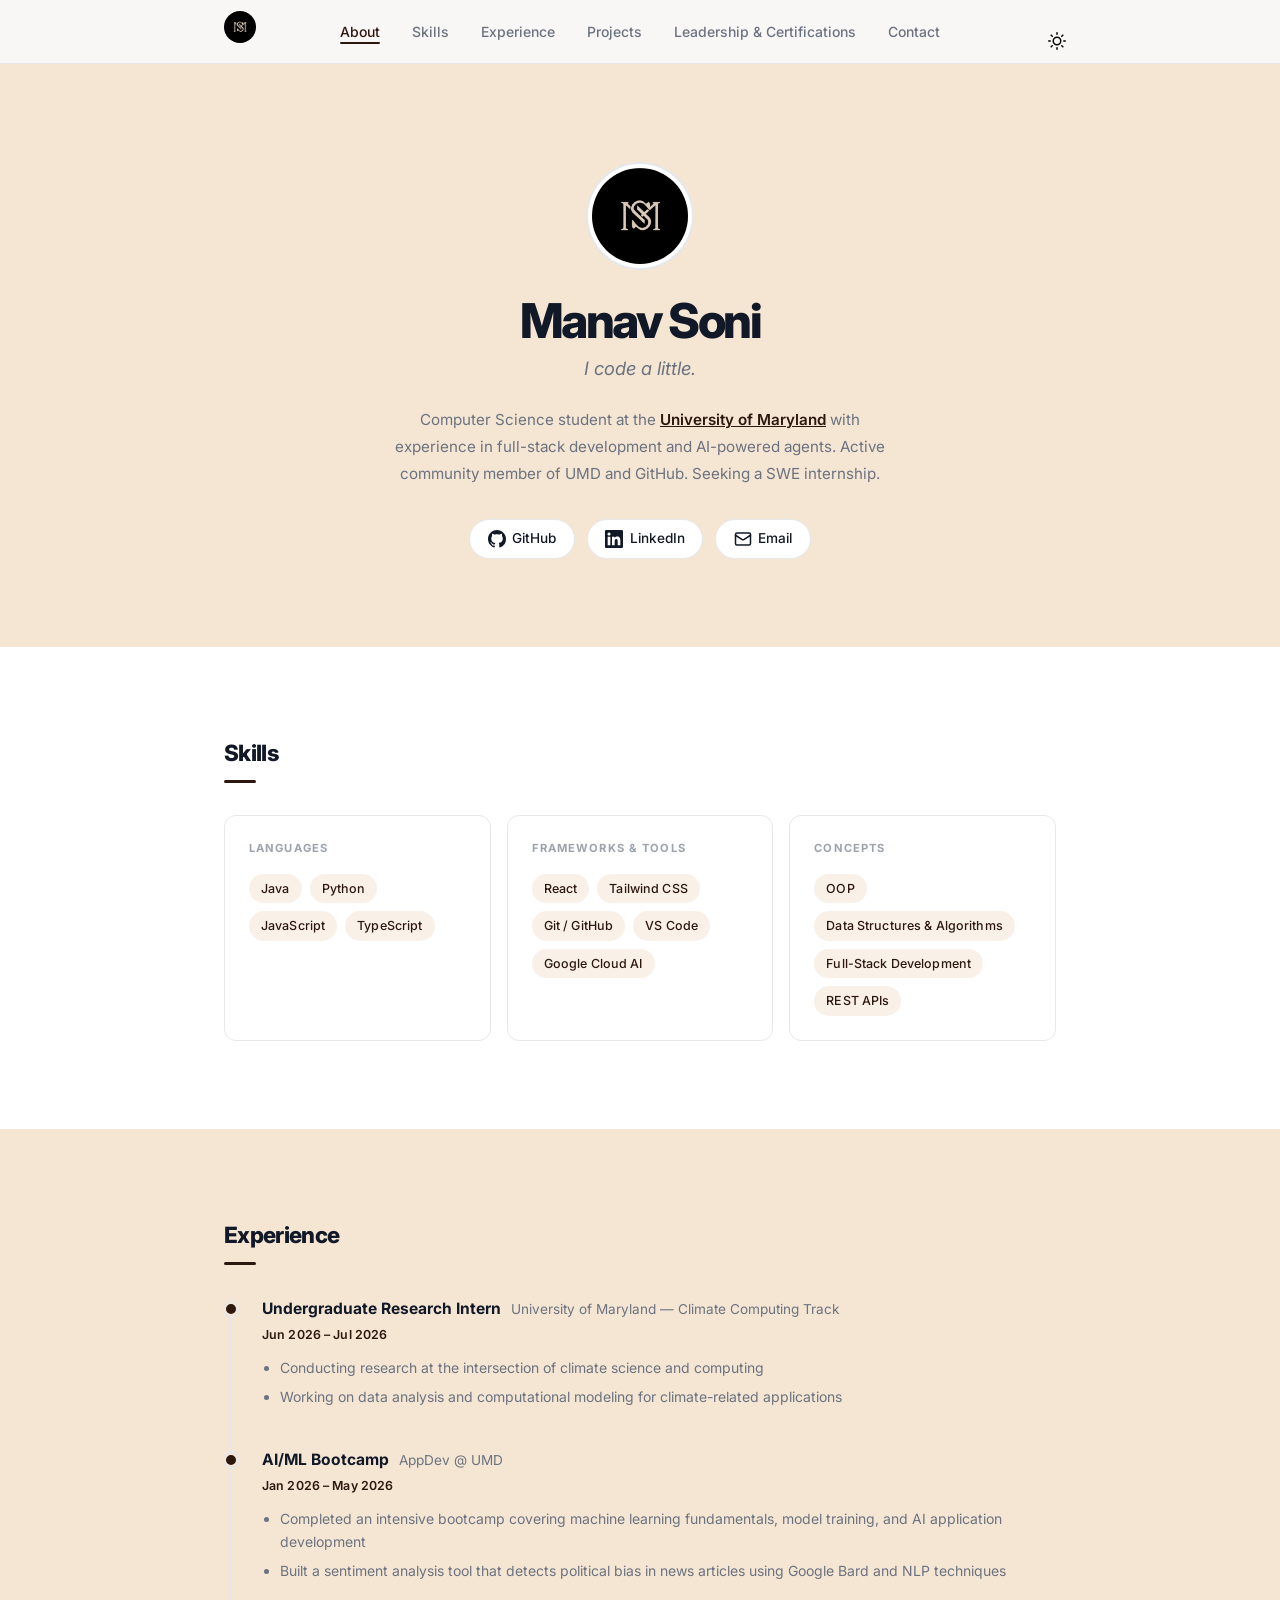
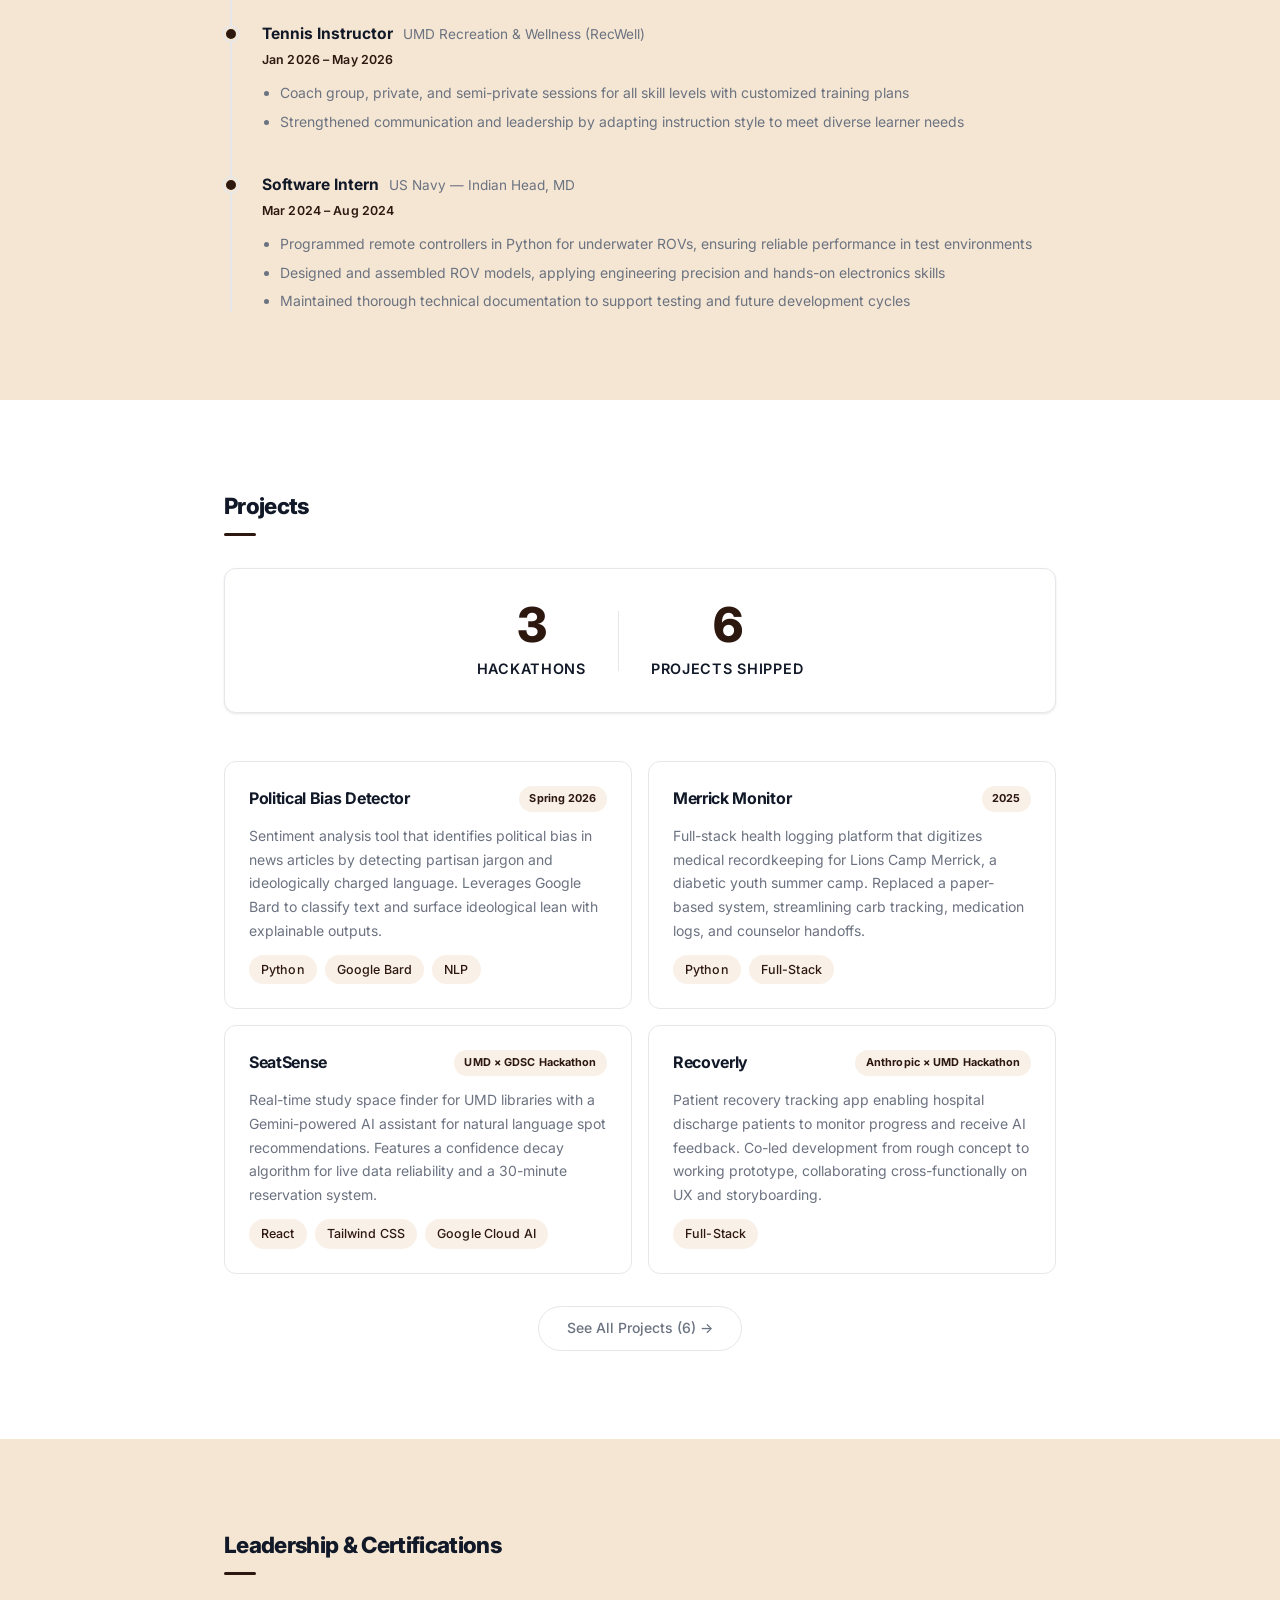
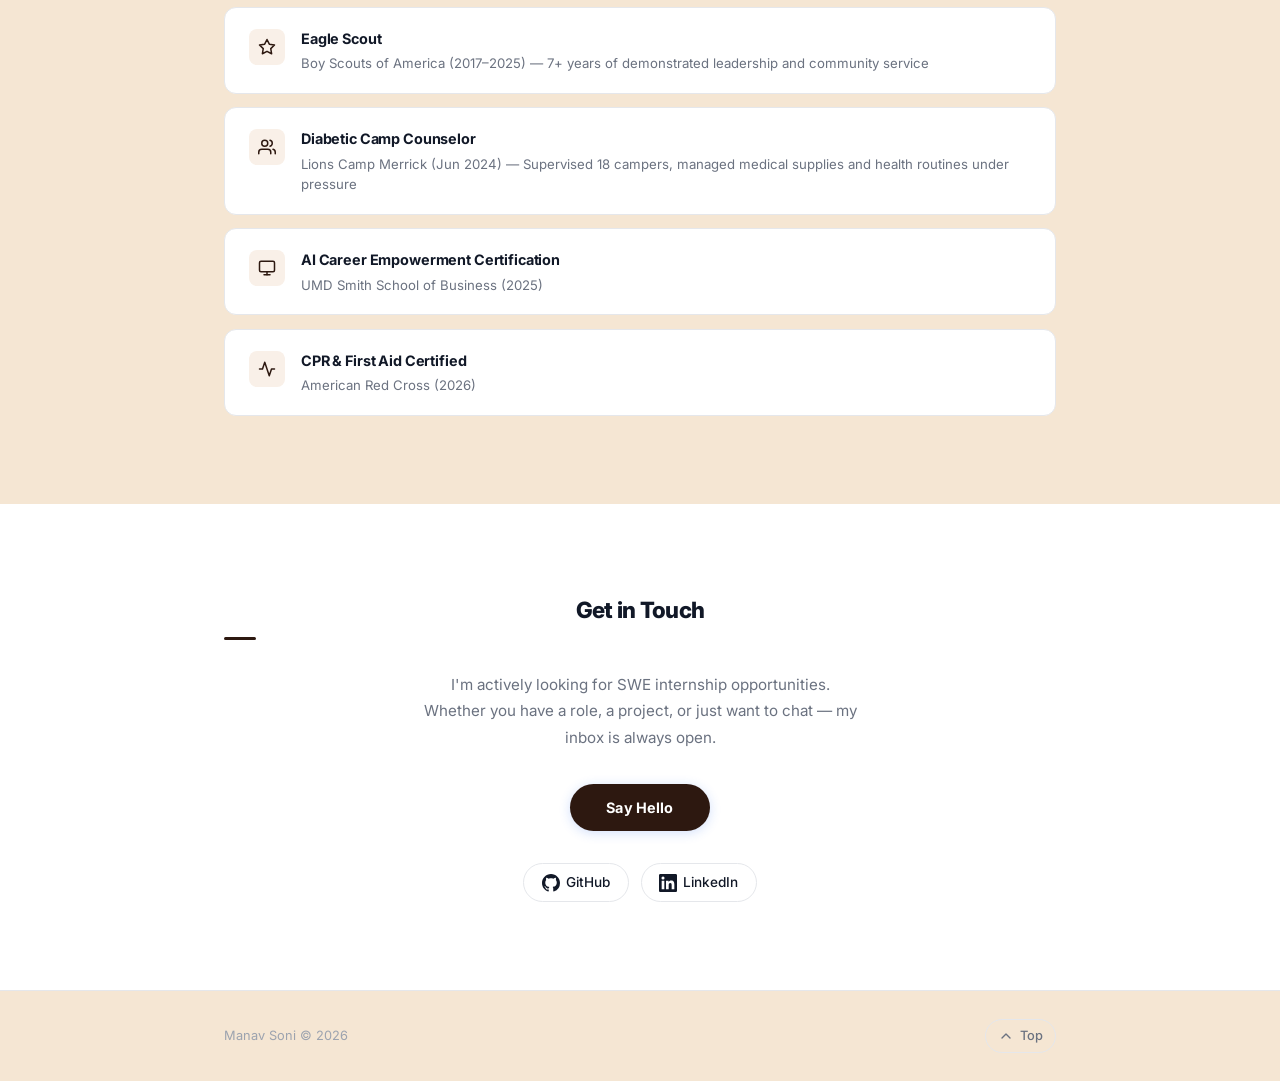
==== index.html @ 91c58538 "Fix carousel, images, nav, skills, experience, projects" ====
<!DOCTYPE html>
<html lang="en">
<head>
  <meta charset="UTF-8" />
  <meta name="viewport" content="width=device-width, initial-scale=1.0" />
  <title>Manav Soni — CS Student & Developer</title>
  <meta name="description" content="CS student at UMD building full-stack apps and AI-powered tools. Seeking a SWE internship." />
  <link rel="preconnect" href="https://fonts.googleapis.com" />
  <link rel="preconnect" href="https://fonts.gstatic.com" crossorigin />
  <link href="https://fonts.googleapis.com/css2?family=Inter:wght@300;400;500;600;700;800&display=swap" rel="stylesheet" />
  <link rel="stylesheet" href="style.css" />
</head>
<body>

  <!-- NAV -->
  <header class="nav">
    <div class="container nav-inner">
      <a href="#" class="nav-logo"><img src="logo.jpeg" alt="Manav" class="nav-logo-img"></a>
      <ul class="nav-links">
        <li><a href="#about">About</a></li>
        <li><a href="#skills">Skills</a></li>
        <li><a href="#experience">Experience</a></li>
        <li><a href="#projects">Projects</a></li>
        <li><a href="#leadership">Leadership &amp; Certifications</a></li>
        <li><a href="#contact">Contact</a></li>
      </ul>
      <button class="theme-toggle" aria-label="Toggle theme" title="Toggle dark/light mode">
        <svg class="sun-icon" xmlns="http://www.w3.org/2000/svg" viewBox="0 0 24 24" fill="none" stroke="currentColor" stroke-width="2" stroke-linecap="round" stroke-linejoin="round" width="18" height="18">
          <circle cx="12" cy="12" r="5"/>
          <line x1="12" y1="1" x2="12" y2="3"/>
          <line x1="12" y1="21" x2="12" y2="23"/>
          <line x1="4.22" y1="4.22" x2="5.64" y2="5.64"/>
          <line x1="18.36" y1="18.36" x2="19.78" y2="19.78"/>
          <line x1="1" y1="12" x2="3" y2="12"/>
          <line x1="21" y1="12" x2="23" y2="12"/>
          <line x1="4.22" y1="19.78" x2="5.64" y2="18.36"/>
          <line x1="18.36" y1="5.64" x2="19.78" y2="4.22"/>
        </svg>
        <svg class="moon-icon" xmlns="http://www.w3.org/2000/svg" viewBox="0 0 24 24" fill="none" stroke="currentColor" stroke-width="2" stroke-linecap="round" stroke-linejoin="round" width="18" height="18">
          <path d="M21 12.79A9 9 0 1 1 11.21 3 7 7 0 0 0 21 12.79z"/>
        </svg>
      </button>
      <button class="nav-toggle" aria-label="Toggle menu" aria-expanded="false">
        <span></span><span></span><span></span>
      </button>
    </div>
  </header>

  <main>

    <!-- HERO -->
    <section id="about" class="section hero">
      <div class="container hero-inner fade-in">
        <img src="logo.jpeg" alt="Manav Soni" class="avatar">
        <h1 class="hero-name">Manav Soni</h1>
        <p class="hero-tagline">I code a little.</p>
        <p class="hero-bio">
          Computer Science student at the <a href="https://www.cs.umd.edu/" target="_blank" rel="noopener" class="highlight">University of Maryland</a> with experience in
          full-stack development and AI-powered agents. Active community member of UMD and GitHub.
          Seeking a SWE internship.
        </p>
        <div class="social-links">
          <!-- Update YOUR_USERNAME with your actual GitHub username -->
          <a href="https://github.com/NavCodesBig" target="_blank" rel="noopener" class="social-link">
            <svg xmlns="http://www.w3.org/2000/svg" viewBox="0 0 24 24" fill="currentColor" width="18" height="18" aria-hidden="true">
              <path d="M12 0C5.37 0 0 5.37 0 12c0 5.31 3.435 9.795 8.205 11.385.6.105.825-.255.825-.57 0-.285-.015-1.23-.015-2.235-3.015.555-3.795-.735-4.035-1.41-.135-.345-.72-1.41-1.23-1.695-.42-.225-1.02-.78-.015-.795.945-.015 1.62.87 1.845 1.23 1.08 1.815 2.805 1.305 3.495.99.105-.78.42-1.305.765-1.605-2.67-.3-5.46-1.335-5.46-5.925 0-1.305.465-2.385 1.23-3.225-.12-.3-.54-1.53.12-3.18 0 0 1.005-.315 3.3 1.23.96-.27 1.98-.405 3-.405s2.04.135 3 .405c2.295-1.56 3.3-1.23 3.3-1.23.66 1.65.24 2.88.12 3.18.765.84 1.23 1.905 1.23 3.225 0 4.605-2.805 5.625-5.475 5.925.435.375.81 1.095.81 2.22 0 1.605-.015 2.895-.015 3.3 0 .315.225.69.825.57A12.02 12.02 0 0 0 24 12c0-6.63-5.37-12-12-12z"/>
            </svg>
            GitHub
          </a>
          <!-- Update YOUR_USERNAME with your actual LinkedIn username -->
          <a href="https://www.linkedin.com/in/manav-soni-2040202b2/" target="_blank" rel="noopener" class="social-link">
            <svg xmlns="http://www.w3.org/2000/svg" viewBox="0 0 24 24" fill="currentColor" width="18" height="18" aria-hidden="true">
              <path d="M20.447 20.452h-3.554v-5.569c0-1.328-.027-3.037-1.852-3.037-1.853 0-2.136 1.445-2.136 2.939v5.667H9.351V9h3.414v1.561h.046c.477-.9 1.637-1.85 3.37-1.85 3.601 0 4.267 2.37 4.267 5.455v6.286zM5.337 7.433a2.062 2.062 0 0 1-2.063-2.065 2.064 2.064 0 1 1 2.063 2.065zm1.782 13.019H3.555V9h3.564v11.452zM22.225 0H1.771C.792 0 0 .774 0 1.729v20.542C0 23.227.792 24 1.771 24h20.451C23.2 24 24 23.227 24 22.271V1.729C24 .774 23.2 0 22.222 0h.003z"/>
            </svg>
            LinkedIn
          </a>
          <a href="mailto:manavsoni07@gmail.com" class="social-link">
            <svg xmlns="http://www.w3.org/2000/svg" viewBox="0 0 24 24" fill="none" stroke="currentColor" stroke-width="2" stroke-linecap="round" stroke-linejoin="round" width="18" height="18" aria-hidden="true">
              <rect x="2" y="4" width="20" height="16" rx="2"/>
              <path d="m22 7-8.97 5.7a1.94 1.94 0 0 1-2.06 0L2 7"/>
            </svg>
            Email
          </a>
        </div>
      </div>
    </section>

    <!-- SKILLS -->
    <section id="skills" class="section alt-bg">
      <div class="container">
        <h2 class="section-title">Skills</h2>
        <div class="skills-grid">
          <div class="skill-card fade-in">
            <h3>Languages</h3>
            <div class="tags">
              <span class="tag">Java</span>
              <span class="tag">Python</span>
              <span class="tag">JavaScript</span>
              <span class="tag">TypeScript</span>
            </div>
          </div>
          <div class="skill-card fade-in" style="--delay: 0.1s">
            <h3>Frameworks &amp; Tools</h3>
            <div class="tags">
              <span class="tag">React</span>
              <span class="tag">Tailwind CSS</span>
              <span class="tag">Git / GitHub</span>
              <span class="tag">VS Code</span>
              <span class="tag">Google Cloud AI</span>
            </div>
          </div>
          <div class="skill-card fade-in" style="--delay: 0.2s">
            <h3>Concepts</h3>
            <div class="tags">
              <span class="tag">OOP</span>
              <span class="tag">Data Structures &amp; Algorithms</span>
              <span class="tag">Full-Stack Development</span>
              <span class="tag">REST APIs</span>
            </div>
          </div>
        </div>
      </div>
    </section>

    <!-- EXPERIENCE -->
    <section id="experience" class="section">
      <div class="container">
        <h2 class="section-title">Experience</h2>
        <div class="timeline">

          <div class="timeline-item fade-in">
            <div class="timeline-dot"></div>
            <div class="timeline-content">
              <div class="timeline-header">
                <h3>Undergraduate Research Intern</h3>
                <span class="timeline-org">University of Maryland &mdash; Climate Computing Track</span>
              </div>
              <span class="timeline-date">Jun 2026 &ndash; Jul 2026</span>
              <ul>
                <li>Conducting research at the intersection of climate science and computing</li>
                <li>Working on data analysis and computational modeling for climate-related applications</li>
              </ul>
            </div>
          </div>

          <div class="timeline-item fade-in" style="--delay: 0.05s">
            <div class="timeline-dot"></div>
            <div class="timeline-content">
              <div class="timeline-header">
                <h3>AI/ML Bootcamp</h3>
                <span class="timeline-org">AppDev @ UMD</span>
              </div>
              <span class="timeline-date">Jan 2026 &ndash; May 2026</span>
              <ul>
                <li>Completed an intensive bootcamp covering machine learning fundamentals, model training, and AI application development</li>
                <li>Built a sentiment analysis tool that detects political bias in news articles using Google Bard and NLP techniques</li>
              </ul>
            </div>
          </div>

          <div class="timeline-item fade-in" style="--delay: 0.1s">
            <div class="timeline-dot"></div>
            <div class="timeline-content">
              <div class="timeline-header">
                <h3>Tennis Instructor</h3>
                <span class="timeline-org">UMD Recreation &amp; Wellness (RecWell)</span>
              </div>
              <span class="timeline-date">Jan 2026 &ndash; May 2026</span>
              <ul>
                <li>Coach group, private, and semi-private sessions for all skill levels with customized training plans</li>
                <li>Strengthened communication and leadership by adapting instruction style to meet diverse learner needs</li>
              </ul>
            </div>
          </div>

          <div class="timeline-item fade-in" style="--delay: 0.2s">
            <div class="timeline-dot"></div>
            <div class="timeline-content">
              <div class="timeline-header">
                <h3>Software Intern</h3>
                <span class="timeline-org">US Navy &mdash; Indian Head, MD</span>
              </div>
              <span class="timeline-date">Mar 2024 &ndash; Aug 2024</span>
              <ul>
                <li>Programmed remote controllers in Python for underwater ROVs, ensuring reliable performance in test environments</li>
                <li>Designed and assembled ROV models, applying engineering precision and hands-on electronics skills</li>
                <li>Maintained thorough technical documentation to support testing and future development cycles</li>
              </ul>
            </div>
          </div>

        </div>
      </div>
    </section>

    <!-- PROJECTS -->
    <section id="projects" class="section alt-bg">
      <div class="container">
        <h2 class="section-title">Projects</h2>
        
        <!-- HACKATHON STATS -->
        <div class="hackathon-stats fade-in">
          <div class="stat-item">
            <div class="stat-number">3</div>
            <div class="stat-label">Hackathons</div>
          </div>
          <div class="stat-divider"></div>
          <div class="stat-item">
            <div class="stat-number">6</div>
            <div class="stat-label">Projects Shipped</div>
          </div>
        </div>
        
        <div class="projects-grid">

          <a href="political-bias-detector.html" class="project-card fade-in">
            <div class="project-header">
              <h3>Political Bias Detector</h3>
              <span class="project-badge">Spring 2026</span>
            </div>
            <p>Sentiment analysis tool that identifies political bias in news articles by detecting partisan jargon and ideologically charged language. Leverages Google Bard to classify text and surface ideological lean with explainable outputs.</p>
            <div class="tags">
              <span class="tag">Python</span>
              <span class="tag">Google Bard</span>
              <span class="tag">NLP</span>
            </div>
          </a>

          <a href="merrick-monitor.html" class="project-card fade-in" style="--delay: 0.1s">
            <div class="project-header">
              <h3>Merrick Monitor</h3>
              <span class="project-badge">2025</span>
            </div>
            <p>Full-stack health logging platform that digitizes medical recordkeeping for Lions Camp Merrick, a diabetic youth summer camp. Replaced a paper-based system, streamlining carb tracking, medication logs, and counselor handoffs.</p>
            <div class="tags">
              <span class="tag">Python</span>
              <span class="tag">Full-Stack</span>
            </div>
          </a>

          <a href="seatsense.html" class="project-card fade-in" style="--delay: 0.15s">
            <div class="project-header">
              <h3>SeatSense</h3>
              <span class="project-badge">UMD &times; GDSC Hackathon</span>
            </div>
            <p>Real-time study space finder for UMD libraries with a Gemini-powered AI assistant for natural language spot recommendations. Features a confidence decay algorithm for live data reliability and a 30-minute reservation system.</p>
            <div class="tags">
              <span class="tag">React</span>
              <span class="tag">Tailwind CSS</span>
              <span class="tag">Google Cloud AI</span>
            </div>
          </a>

          <a href="recoverly.html" class="project-card fade-in" style="--delay: 0.2s">
            <div class="project-header">
              <h3>Recoverly</h3>
              <span class="project-badge">Anthropic &times; UMD Hackathon</span>
            </div>
            <p>Patient recovery tracking app enabling hospital discharge patients to monitor progress and receive AI feedback. Co-led development from rough concept to working prototype, collaborating cross-functionally on UX and storyboarding.</p>
            <div class="tags">
              <span class="tag">Full-Stack</span>
            </div>
          </a>

        </div>
        <div style="text-align:center; margin-top:2rem;">
          <a href="all-projects.html" class="btn-see-more">See All Projects (6) →</a>
        </div>
      </div>
    </section>

    <!-- LEADERSHIP & CERTS -->
    <section id="leadership" class="section">
      <div class="container">
        <h2 class="section-title">Leadership &amp; Certifications</h2>
        <div class="certs-grid">

          <div class="cert-item fade-in">
            <div class="cert-icon">
              <svg xmlns="http://www.w3.org/2000/svg" viewBox="0 0 24 24" fill="none" stroke="currentColor" stroke-width="2" stroke-linecap="round" stroke-linejoin="round" width="18" height="18"><polygon points="12 2 15.09 8.26 22 9.27 17 14.14 18.18 21.02 12 17.77 5.82 21.02 7 14.14 2 9.27 8.91 8.26 12 2"/></svg>
            </div>
            <div>
              <h4>Eagle Scout</h4>
              <p>Boy Scouts of America (2017&ndash;2025) &mdash; 7+ years of demonstrated leadership and community service</p>
            </div>
          </div>

          <div class="cert-item fade-in" style="--delay: 0.1s">
            <div class="cert-icon">
              <svg xmlns="http://www.w3.org/2000/svg" viewBox="0 0 24 24" fill="none" stroke="currentColor" stroke-width="2" stroke-linecap="round" stroke-linejoin="round" width="18" height="18"><path d="M17 21v-2a4 4 0 0 0-4-4H5a4 4 0 0 0-4 4v2"/><circle cx="9" cy="7" r="4"/><path d="M23 21v-2a4 4 0 0 0-3-3.87"/><path d="M16 3.13a4 4 0 0 1 0 7.75"/></svg>
            </div>
            <div>
              <h4>Diabetic Camp Counselor</h4>
              <p>Lions Camp Merrick (Jun 2024) &mdash; Supervised 18 campers, managed medical supplies and health routines under pressure</p>
            </div>
          </div>

          <div class="cert-item fade-in" style="--delay: 0.15s">
            <div class="cert-icon">
              <svg xmlns="http://www.w3.org/2000/svg" viewBox="0 0 24 24" fill="none" stroke="currentColor" stroke-width="2" stroke-linecap="round" stroke-linejoin="round" width="18" height="18"><rect x="2" y="3" width="20" height="14" rx="2" ry="2"/><line x1="8" y1="21" x2="16" y2="21"/><line x1="12" y1="17" x2="12" y2="21"/></svg>
            </div>
            <div>
              <h4>AI Career Empowerment Certification</h4>
              <p>UMD Smith School of Business (2025)</p>
            </div>
          </div>

          <div class="cert-item fade-in" style="--delay: 0.2s">
            <div class="cert-icon">
              <svg xmlns="http://www.w3.org/2000/svg" viewBox="0 0 24 24" fill="none" stroke="currentColor" stroke-width="2" stroke-linecap="round" stroke-linejoin="round" width="18" height="18"><path d="M22 12h-4l-3 9L9 3l-3 9H2"/></svg>
            </div>
            <div>
              <h4>CPR &amp; First Aid Certified</h4>
              <p>American Red Cross (2026)</p>
            </div>
          </div>

        </div>
      </div>
    </section>

    <!-- CONTACT -->
    <section id="contact" class="section alt-bg">
      <div class="container contact-inner fade-in">
        <h2 class="section-title" style="text-align:center">Get in Touch</h2>
        <p class="contact-sub">
          I'm actively looking for SWE internship opportunities. Whether you have a role, a project,
          or just want to chat &mdash; my inbox is always open.
        </p>
        <a href="mailto:manavsoni07@gmail.com" class="btn-primary">Say Hello</a>
        <div class="social-links" style="margin-top: 2rem;">
          <a href="https://github.com/NavCodesBig" target="_blank" rel="noopener" class="social-link">
            <svg xmlns="http://www.w3.org/2000/svg" viewBox="0 0 24 24" fill="currentColor" width="18" height="18" aria-hidden="true">
              <path d="M12 0C5.37 0 0 5.37 0 12c0 5.31 3.435 9.795 8.205 11.385.6.105.825-.255.825-.57 0-.285-.015-1.23-.015-2.235-3.015.555-3.795-.735-4.035-1.41-.135-.345-.72-1.41-1.23-1.695-.42-.225-1.02-.78-.015-.795.945-.015 1.62.87 1.845 1.23 1.08 1.815 2.805 1.305 3.495.99.105-.78.42-1.305.765-1.605-2.67-.3-5.46-1.335-5.46-5.925 0-1.305.465-2.385 1.23-3.225-.12-.3-.54-1.53.12-3.18 0 0 1.005-.315 3.3 1.23.96-.27 1.98-.405 3-.405s2.04.135 3 .405c2.295-1.56 3.3-1.23 3.3-1.23.66 1.65.24 2.88.12 3.18.765.84 1.23 1.905 1.23 3.225 0 4.605-2.805 5.625-5.475 5.925.435.375.81 1.095.81 2.22 0 1.605-.015 2.895-.015 3.3 0 .315.225.69.825.57A12.02 12.02 0 0 0 24 12c0-6.63-5.37-12-12-12z"/>
            </svg>
            GitHub
          </a>
          <a href="https://www.linkedin.com/in/manav-soni-2040202b2/" target="_blank" rel="noopener" class="social-link">
            <svg xmlns="http://www.w3.org/2000/svg" viewBox="0 0 24 24" fill="currentColor" width="18" height="18" aria-hidden="true">
              <path d="M20.447 20.452h-3.554v-5.569c0-1.328-.027-3.037-1.852-3.037-1.853 0-2.136 1.445-2.136 2.939v5.667H9.351V9h3.414v1.561h.046c.477-.9 1.637-1.85 3.37-1.85 3.601 0 4.267 2.37 4.267 5.455v6.286zM5.337 7.433a2.062 2.062 0 0 1-2.063-2.065 2.064 2.064 0 1 1 2.063 2.065zm1.782 13.019H3.555V9h3.564v11.452zM22.225 0H1.771C.792 0 0 .774 0 1.729v20.542C0 23.227.792 24 1.771 24h20.451C23.2 24 24 23.227 24 22.271V1.729C24 .774 23.2 0 22.222 0h.003z"/>
            </svg>
            LinkedIn
          </a>
        </div>
      </div>
    </section>

  </main>

  <!-- FOOTER -->
  <footer>
    <div class="container footer-inner">
      <p>Manav Soni &copy; 2026</p>
      <a href="#" class="back-to-top" aria-label="Back to top">
        <svg xmlns="http://www.w3.org/2000/svg" viewBox="0 0 24 24" fill="none" stroke="currentColor" stroke-width="2" stroke-linecap="round" stroke-linejoin="round" width="16" height="16"><polyline points="18 15 12 9 6 15"/></svg>
        Top
      </a>
    </div>
  </footer>

  <script src="script.js"></script>
</body>
</html>
---- style.css ----
/* === RESET & BASE === */
*, *::before, *::after {
  box-sizing: border-box;
  margin: 0;
  padding: 0;
}

html {
  scroll-behavior: smooth;
  font-size: 16px;
}

body {
  font-family: 'Inter', -apple-system, BlinkMacSystemFont, 'Segoe UI', sans-serif;
  background: var(--bg);
  color: var(--text);
  line-height: 1.6;
  -webkit-font-smoothing: antialiased;
}

/* === VARIABLES === */
:root {
  --bg: #f5e6d3;
  --bg-alt: #ffffff;
  --bg-card: #ffffff;
  --text: #111827;
  --text-muted: #6b7280;
  --text-light: #9ca3af;
  --accent: #2d1810;
  --accent-hover: #3d2418;
  --accent-bg: #f9f0e8;
  --border: #e5e7eb;
  --shadow-sm: 0 1px 3px rgba(0,0,0,0.06), 0 1px 2px rgba(0,0,0,0.04);
  --shadow-md: 0 4px 16px rgba(0,0,0,0.06);
  --shadow-hover: 0 8px 28px rgba(45,24,16,0.1);
  --nav-h: 64px;
  --max-w: 880px;
  --radius: 12px;
  --radius-sm: 8px;
  --btn-text: #ffffff;
}

/* Dark mode variables */
[data-theme="dark"] {
  --bg: #000000;
  --bg-alt: #3d2d20;
  --bg-card: #342318;
  --text: #ffffff;
  --text-muted: #d7b999;
  --text-light: #e0c7aa;
  --accent: #f5e6d3;
  --accent-hover: #e8d5c4;
  --accent-bg: #2f2115;
  --border: #4f3c2c;
  --shadow-sm: 0 1px 3px rgba(0,0,0,0.3), 0 1px 2px rgba(0,0,0,0.2);
  --shadow-md: 0 4px 16px rgba(0,0,0,0.3);
  --shadow-hover: 0 8px 28px rgba(45,24,16,0.15);
  --btn-text: #000000;
}

/* === CONTAINER === */
.container {
  max-width: var(--max-w);
  margin: 0 auto;
  padding: 0 1.5rem;
}

/* === NAV === */
.nav {
  position: sticky;
  top: 0;
  z-index: 100;
  height: var(--nav-h);
  display: flex;
  align-items: center;
  background: rgba(250, 250, 250, 0.88);
  backdrop-filter: blur(14px);
  -webkit-backdrop-filter: blur(14px);
  border-bottom: 1px solid var(--border);
  transition: box-shadow 0.2s;
}

.nav.scrolled {
  box-shadow: var(--shadow-sm);
}

.nav-inner {
  display: flex;
  align-items: center;
  justify-content: space-between;
  width: 100%;
}

.nav-logo {
  font-size: 1.15rem;
  font-weight: 800;
  color: var(--text);
  text-decoration: none;
  letter-spacing: -0.04em;
  transition: color 0.2s;
}

.nav-logo-img {
  height: 32px;
  width: 32px;
  border-radius: 50%;
  object-fit: cover;
  transition: opacity 0.2s;
}

.nav-logo:hover .nav-logo-img {
  opacity: 0.8;
}

.nav-logo:hover {
  color: var(--accent);
}

.nav-links {
  list-style: none;
  display: flex;
  gap: 2rem;
  align-items: center;
}

.nav-links a {
  text-decoration: none;
  color: var(--text-muted);
  font-size: 0.875rem;
  font-weight: 500;
  transition: color 0.2s;
  position: relative;
  padding-bottom: 2px;
}

.nav-links a::after {
  content: '';
  position: absolute;
  bottom: -2px;
  left: 0;
  width: 0;
  height: 2px;
  background: var(--accent);
  border-radius: 2px;
  transition: width 0.2s;
}

.nav-links a:hover,
.nav-links a.active {
  color: var(--accent);
}

.nav-links a:hover::after,
.nav-links a.active::after {
  width: 100%;
}

/* Dark mode nav overrides */
[data-theme="dark"] .nav-logo,
[data-theme="dark"] .nav-links a {
  color: #d7b999;
}

[data-theme="dark"] .nav-links a:hover,
[data-theme="dark"] .nav-links a.active {
  color: #000000;
}

/* Mobile nav toggle */
.nav-toggle {
  display: none;
  flex-direction: column;
  gap: 5px;
  background: none;
  border: none;
  cursor: pointer;
  padding: 4px;
}

.nav-toggle span {
  display: block;
  width: 22px;
  height: 2px;
  background: var(--text);
  border-radius: 2px;
  transition: all 0.3s;
}

/* Theme toggle */
.theme-toggle {
  background: none;
  border: none;
  cursor: pointer;
  padding: 8px;
  border-radius: 8px;
  transition: background-color 0.2s;
  margin-left: 1rem;
  position: relative;
}

.theme-toggle:hover {
  background: var(--accent-bg);
}

.theme-toggle .sun-icon,
.theme-toggle .moon-icon {
  transition: opacity 0.3s, transform 0.3s;
  position: absolute;
  top: 8px;
  left: 8px;
}

.theme-toggle .sun-icon {
  opacity: 1;
}

.theme-toggle .moon-icon {
  opacity: 0;
}

[data-theme="dark"] .theme-toggle .sun-icon {
  opacity: 0;
}

[data-theme="dark"] .theme-toggle .moon-icon {
  opacity: 1;
}

/* === SECTIONS === */
.section {
  padding: 5.5rem 0;
}

.alt-bg {
  background: var(--bg-alt);
}

.section-title {
  font-size: 1.4rem;
  font-weight: 800;
  color: var(--text);
  margin-bottom: 2rem;
  letter-spacing: -0.03em;
  position: relative;
  padding-bottom: 0.75rem;
}

.section-title::after {
  content: '';
  position: absolute;
  bottom: 0;
  left: 0;
  width: 2rem;
  height: 3px;
  background: var(--accent);
  border-radius: 3px;
}

/* === HERO === */
.hero {
  padding: 6.5rem 0 5.5rem;
  background: var(--bg);
}

.hero-inner {
  text-align: center;
}

.avatar {
  width: 96px;
  height: 96px;
  border-radius: 50%;
  margin: 0 auto 1.5rem;
  box-shadow: 0 0 0 4px #fff, 0 0 0 6px #e5e7eb;
  object-fit: cover;
  user-select: none;
}

.hero-name {
  font-size: clamp(2.2rem, 5vw, 3rem);
  font-weight: 800;
  letter-spacing: -0.05em;
  color: var(--text);
  line-height: 1.05;
  margin-bottom: 0.5rem;
}

.hero-tagline {
  font-size: 1.15rem;
  color: var(--text-muted);
  margin-bottom: 1.5rem;
  font-style: italic;
  font-weight: 400;
}

.hero-bio {
  max-width: 500px;
  margin: 0 auto 2rem;
  color: var(--text-muted);
  font-size: 0.95rem;
  line-height: 1.75;
}

.highlight {
  color: var(--accent);
  font-weight: 600;
}

/* === SOCIAL LINKS === */
.social-links {
  display: flex;
  gap: 0.75rem;
  justify-content: center;
  flex-wrap: wrap;
}

.social-link {
  display: inline-flex;
  align-items: center;
  gap: 0.4rem;
  color: var(--text);
  text-decoration: none;
  font-size: 0.85rem;
  font-weight: 500;
  padding: 0.5rem 1.1rem;
  border: 1.5px solid var(--border);
  border-radius: 999px;
  background: var(--bg-card);
  transition: all 0.2s;
}

.social-link:hover {
  border-color: var(--accent);
  color: var(--accent);
  transform: translateY(-2px);
  box-shadow: var(--shadow-hover);
}

/* === SKILLS === */
.skills-grid {
  display: grid;
  grid-template-columns: repeat(auto-fit, minmax(240px, 1fr));
  gap: 1rem;
}

.skill-card {
  background: var(--bg-card);
  border: 1.5px solid var(--border);
  border-radius: var(--radius);
  padding: 1.5rem;
  transition: border-color 0.2s, box-shadow 0.2s;
}

.skill-card:hover {
  border-color: var(--accent);
  box-shadow: var(--shadow-hover);
}

.skill-card h3 {
  font-size: 0.7rem;
  font-weight: 700;
  text-transform: uppercase;
  letter-spacing: 0.1em;
  color: var(--text-light);
  margin-bottom: 1rem;
}

/* === TAGS === */
.tags {
  display: flex;
  flex-wrap: wrap;
  gap: 0.5rem;
}

.tag {
  font-size: 0.78rem;
  padding: 0.3rem 0.75rem;
  background: var(--accent-bg);
  color: var(--accent);
  border-radius: 999px;
  font-weight: 500;
  letter-spacing: 0.01em;
}

/* === EXPERIENCE TIMELINE === */
.timeline {
  position: relative;
  display: flex;
  flex-direction: column;
}

.timeline::before {
  content: '';
  position: absolute;
  left: 6px;
  top: 8px;
  bottom: 0;
  width: 1.5px;
  background: var(--border);
}

.timeline-item {
  display: flex;
  gap: 1.5rem;
  padding-bottom: 2.5rem;
  position: relative;
}

.timeline-item:last-child {
  padding-bottom: 0;
}

.timeline-dot {
  width: 14px;
  height: 14px;
  min-width: 14px;
  border-radius: 50%;
  background: var(--accent);
  margin-top: 5px;
  position: relative;
  z-index: 1;
  border: 2.5px solid var(--bg);
  box-shadow: 0 0 0 1.5px var(--border);
  transition: transform 0.2s;
}

.timeline-item:hover .timeline-dot {
  transform: scale(1.2);
  box-shadow: 0 0 0 1.5px var(--accent);
}

.timeline-content {
  flex: 1;
}

.timeline-header {
  display: flex;
  align-items: baseline;
  gap: 0.6rem;
  flex-wrap: wrap;
  margin-bottom: 0.2rem;
}

.timeline-header h3 {
  font-size: 0.975rem;
  font-weight: 700;
  color: var(--text);
}

.timeline-org {
  color: var(--text-muted);
  font-size: 0.85rem;
}

.timeline-date {
  display: block;
  font-size: 0.775rem;
  color: var(--accent);
  font-weight: 600;
  margin-bottom: 0.7rem;
  letter-spacing: 0.01em;
}

.timeline-content ul {
  padding-left: 1.1rem;
  display: flex;
  flex-direction: column;
  gap: 0.35rem;
}

.timeline-content li {
  font-size: 0.875rem;
  color: var(--text-muted);
  line-height: 1.65;
}

/* === PROJECTS === */
.projects-grid {
  display: grid;
  grid-template-columns: repeat(auto-fit, minmax(340px, 1fr));
  gap: 1rem;
}

.project-card {
  background: var(--bg-card);
  border: 1.5px solid var(--border);
  border-radius: var(--radius);
  padding: 1.5rem;
  display: flex;
  flex-direction: column;
  gap: 0.75rem;
  transition: all 0.2s;
  text-decoration: none;
  color: inherit;
}

.project-card:hover {
  border-color: var(--accent);
  box-shadow: var(--shadow-hover);
  transform: translateY(-3px);
}

.project-detail-text {
  font-size: 1rem;
  color: var(--text-muted);
  line-height: 1.8;
  max-width: 700px;
  margin-bottom: 1.75rem;
}

.detail-links {
  display: flex;
  gap: 1rem;
  flex-wrap: wrap;
  align-items: center;
}

.carousel {
  position: relative;
  overflow: hidden;
  border-radius: var(--radius);
  border: 1.5px solid var(--border);
  background: var(--bg-card);
  margin: 2rem 0;
}

.carousel-track {
  display: flex;
  transition: transform 0.35s ease;
}

.carousel-slide {
  min-width: 100%;
  flex-shrink: 0;
}

.carousel-slide img {
  width: 100%;
  display: block;
  object-fit: cover;
  aspect-ratio: 16 / 9;
}

.carousel-control {
  position: absolute;
  top: 50%;
  transform: translateY(-50%);
  width: 42px;
  height: 42px;
  border-radius: 999px;
  border: 1px solid var(--border);
  background: rgba(255,255,255,0.92);
  color: var(--text);
  display: grid;
  place-items: center;
  cursor: pointer;
  transition: all 0.2s ease;
}

.carousel-control:hover {
  background: var(--accent-bg);
  transform: translateY(-50%) scale(1.05);
}

.carousel-control.prev {
  left: 1rem;
}

.carousel-control.next {
  right: 1rem;
}

.carousel-dots {
  display: flex;
  justify-content: center;
  gap: 0.5rem;
  margin: 1rem 0 0;
}

.carousel-dot {
  width: 10px;
  height: 10px;
  border-radius: 50%;
  background: var(--border);
  border: 1px solid transparent;
  cursor: pointer;
  transition: all 0.2s ease;
}

.carousel-dot.active {
  background: var(--accent);
  border-color: var(--accent);
  transform: scale(1.1);
}

html[data-theme="dark"] .carousel-control {
  background: rgba(0,0,0,0.6);
  border-color: var(--border);
}

html[data-theme="dark"] .carousel-dot {
  background: #4f3c2c;
}

.project-footer {
  padding: 3rem 0;
  text-align: center;
  border-top: 1px solid var(--border);
  margin-top: 3rem;
}

.project-header {
  display: flex;
  align-items: flex-start;
  justify-content: space-between;
  gap: 0.75rem;
}

.project-header h3 {
  font-size: 1rem;
  font-weight: 700;
  color: var(--text);
  letter-spacing: -0.02em;
}

.project-badge {
  font-size: 0.68rem;
  padding: 0.25rem 0.65rem;
  background: var(--accent-bg);
  color: var(--accent);
  border-radius: 999px;
  font-weight: 700;
  white-space: nowrap;
  letter-spacing: 0.01em;
}

.project-card p {
  font-size: 0.875rem;
  color: var(--text-muted);
  line-height: 1.7;
  flex: 1;
}

/* === HACKATHON STATS === */
.hackathon-stats {
  display: flex;
  align-items: center;
  justify-content: center;
  gap: 2rem;
  margin: 2rem 0 3rem;
  padding: 2rem;
  background: var(--bg-card);
  border: 1.5px solid var(--border);
  border-radius: var(--radius);
  box-shadow: var(--shadow-sm);
}

.stat-item {
  text-align: center;
}

.stat-number {
  font-size: 3rem;
  font-weight: 800;
  color: var(--accent);
  line-height: 1;
  margin-bottom: 0.5rem;
  letter-spacing: -0.02em;
}

.stat-label {
  font-size: 0.9rem;
  font-weight: 600;
  color: var(--text);
  text-transform: uppercase;
  letter-spacing: 0.05em;
}

.stat-divider {
  width: 1px;
  height: 60px;
  background: var(--border);
}

/* === LEADERSHIP & CERTS === */
.certs-grid {
  display: flex;
  flex-direction: column;
  gap: 0.85rem;
}

.cert-item {
  display: flex;
  align-items: flex-start;
  gap: 1rem;
  background: var(--bg-card);
  border: 1.5px solid var(--border);
  border-radius: var(--radius);
  padding: 1.2rem 1.5rem;
  transition: border-color 0.2s, box-shadow 0.2s;
}

.cert-item:hover {
  border-color: var(--accent);
  box-shadow: var(--shadow-hover);
}

.cert-icon {
  width: 36px;
  height: 36px;
  min-width: 36px;
  border-radius: var(--radius-sm);
  background: var(--accent-bg);
  color: var(--accent);
  display: flex;
  align-items: center;
  justify-content: center;
  margin-top: 2px;
}

.cert-item h4 {
  font-size: 0.9rem;
  font-weight: 700;
  color: var(--text);
  margin-bottom: 0.2rem;
  letter-spacing: -0.01em;
}

.cert-item p {
  font-size: 0.825rem;
  color: var(--text-muted);
  line-height: 1.55;
}

/* === CONTACT === */
.contact-inner {
  text-align: center;
}

.contact-sub {
  color: var(--text-muted);
  max-width: 440px;
  margin: 0 auto 2rem;
  font-size: 0.95rem;
  line-height: 1.75;
}

.btn-primary {
  display: inline-block;
  background: var(--accent);
  color: #fff;
  text-decoration: none;
  padding: 0.75rem 2.25rem;
  border-radius: 999px;
  font-weight: 700;
  font-size: 0.9rem;
  letter-spacing: 0.01em;
  transition: all 0.2s;
  box-shadow: 0 2px 12px rgba(37,99,235,0.2);
}

.btn-primary:hover {
  background: var(--accent-hover);
  transform: translateY(-2px);
  box-shadow: 0 8px 24px rgba(37,99,235,0.3);
}

/* Dark mode button text override */
[data-theme="dark"] .btn-primary {
  color: #000000 !important;
}

/* === SEE MORE BUTTON === */
.btn-see-more {
  display: inline-block;
  text-decoration: none;
  color: var(--text-muted);
  font-size: 0.875rem;
  font-weight: 500;
  padding: 0.65rem 1.75rem;
  border: 1.5px solid var(--border);
  border-radius: 999px;
  background: var(--bg-card);
  transition: all 0.2s;
}

.btn-see-more:hover {
  border-color: var(--accent);
  color: var(--accent);
  transform: translateY(-2px);
  box-shadow: var(--shadow-hover);
}

/* === FOOTER === */
footer {
  border-top: 1px solid var(--border);
  padding: 1.75rem 0;
  background: var(--bg);
}

.footer-inner {
  display: flex;
  align-items: center;
  justify-content: space-between;
}

footer p {
  color: var(--text-light);
  font-size: 0.8rem;
}

.back-to-top {
  display: inline-flex;
  align-items: center;
  gap: 0.35rem;
  color: var(--text-muted);
  text-decoration: none;
  font-size: 0.8rem;
  font-weight: 500;
  padding: 0.35rem 0.75rem;
  border: 1.5px solid var(--border);
  border-radius: 999px;
  transition: all 0.2s;
}

.back-to-top:hover {
  color: var(--accent);
  border-color: var(--accent);
  transform: translateY(-1px);
}

/* === SCROLL ANIMATIONS === */
.fade-in {
  opacity: 0;
  transform: translateY(18px);
  transition: opacity 0.55s ease, transform 0.55s ease;
  transition-delay: var(--delay, 0s);
}

.fade-in.visible {
  opacity: 1;
  transform: translateY(0);
}

/* === RESPONSIVE === */
@media (max-width: 700px) {
  .nav-links {
    display: none;
    position: absolute;
    top: var(--nav-h);
    left: 0;
    right: 0;
    background: var(--bg-alt);
    border-bottom: 1px solid var(--border);
    flex-direction: column;
    gap: 0;
    padding: 0.5rem 0;
    box-shadow: var(--shadow-md);
  }

  .nav-links.open {
    display: flex;
  }

  .nav-links li {
    width: 100%;
  }

  .nav-links a {
    display: block;
    padding: 0.75rem 1.5rem;
    font-size: 0.95rem;
  }

  .nav-links a::after {
    display: none;
  }

  .nav-toggle {
    display: flex;
  }

  .nav-toggle.open span:nth-child(1) {
    transform: translateY(7px) rotate(45deg);
  }
  .nav-toggle.open span:nth-child(2) {
    opacity: 0;
  }
  .nav-toggle.open span:nth-child(3) {
    transform: translateY(-7px) rotate(-45deg);
  }

  .section {
    padding: 3.5rem 0;
  }

  .hero {
    padding: 4rem 0 3.5rem;
  }

  .projects-grid {
    grid-template-columns: 1fr;
  }

  .skills-grid {
    grid-template-columns: 1fr;
  }

  .timeline::before {
    display: none;
  }

  .timeline-dot {
    display: none;
  }

  .timeline-item {
    flex-direction: column;
    gap: 0.4rem;
    padding-bottom: 2rem;
    padding-left: 0;
  }

  .footer-inner {
    flex-direction: column;
    gap: 1rem;
    text-align: center;
  }
}

@media (max-width: 480px) {
  .hero-name {
    font-size: 2rem;
  }

  .social-links {
    gap: 0.5rem;
  }

  .social-link {
    padding: 0.45rem 0.85rem;
    font-size: 0.8rem;
  }
}
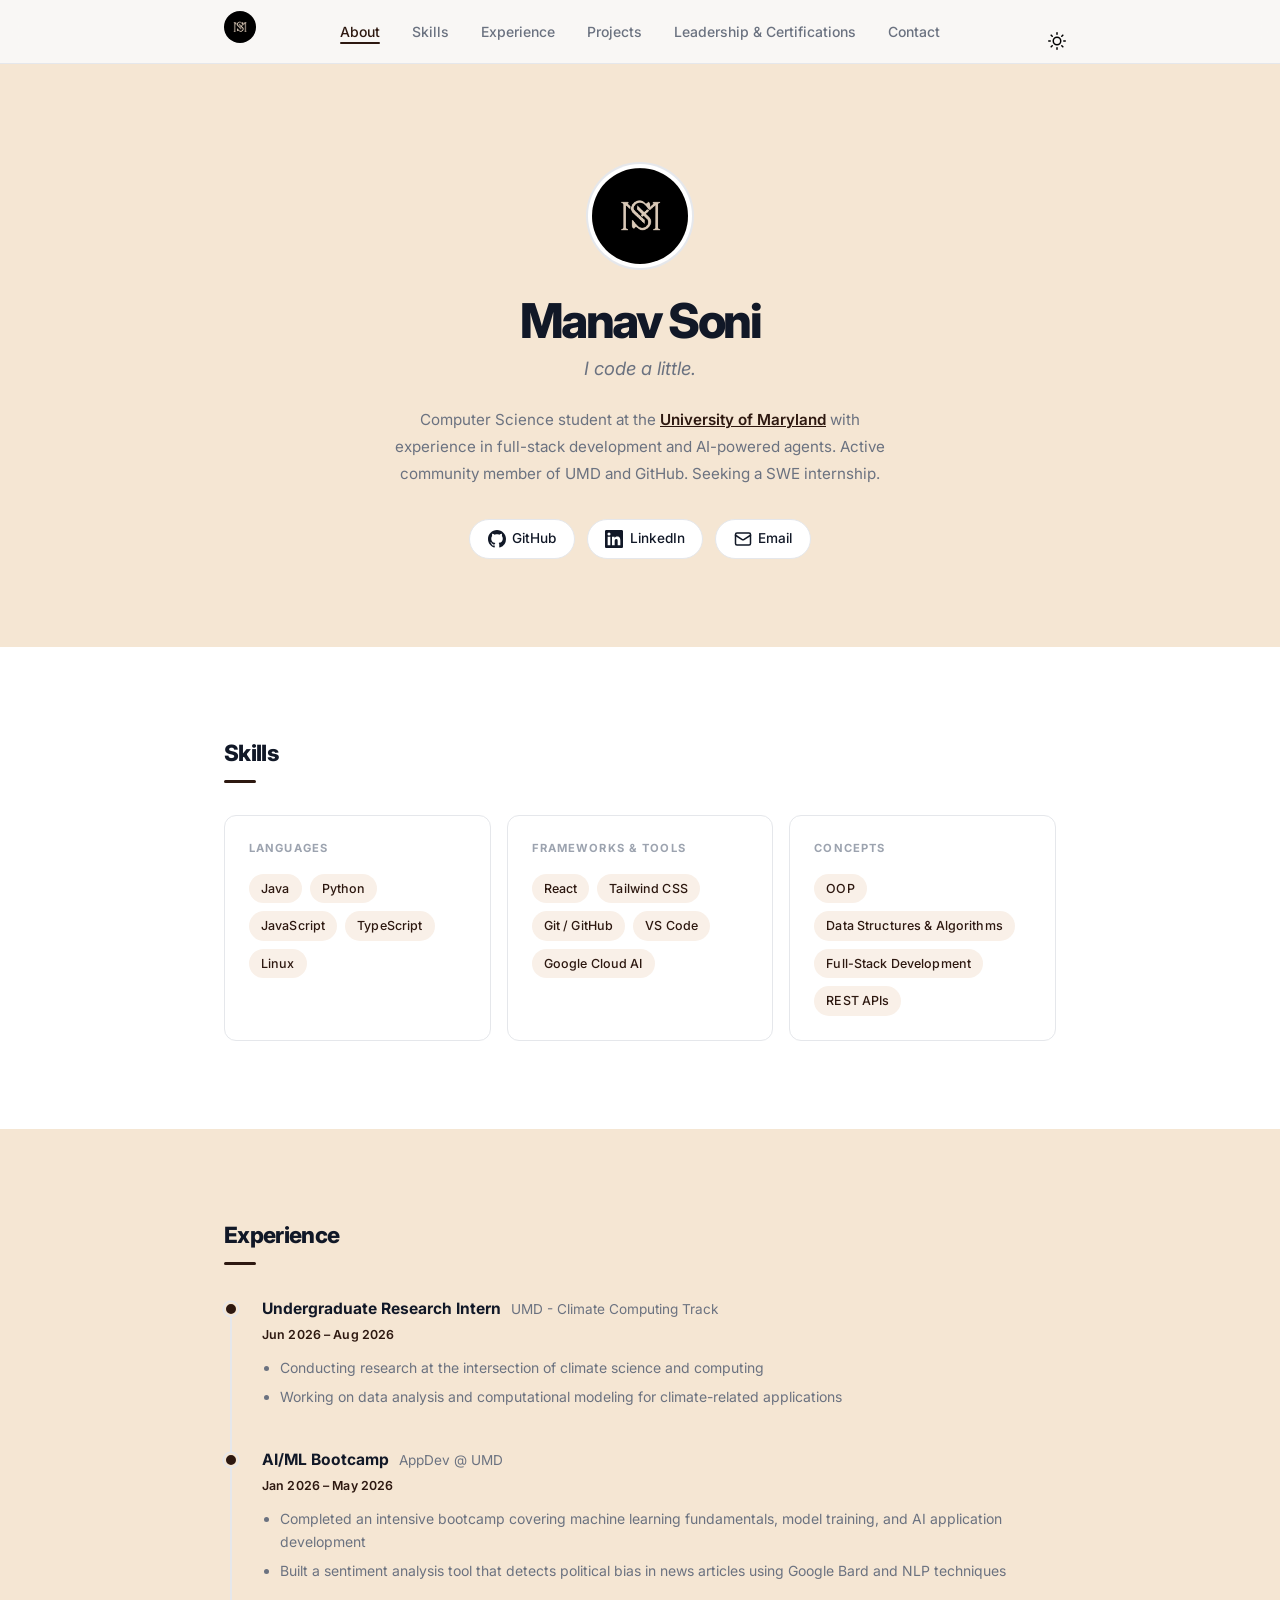
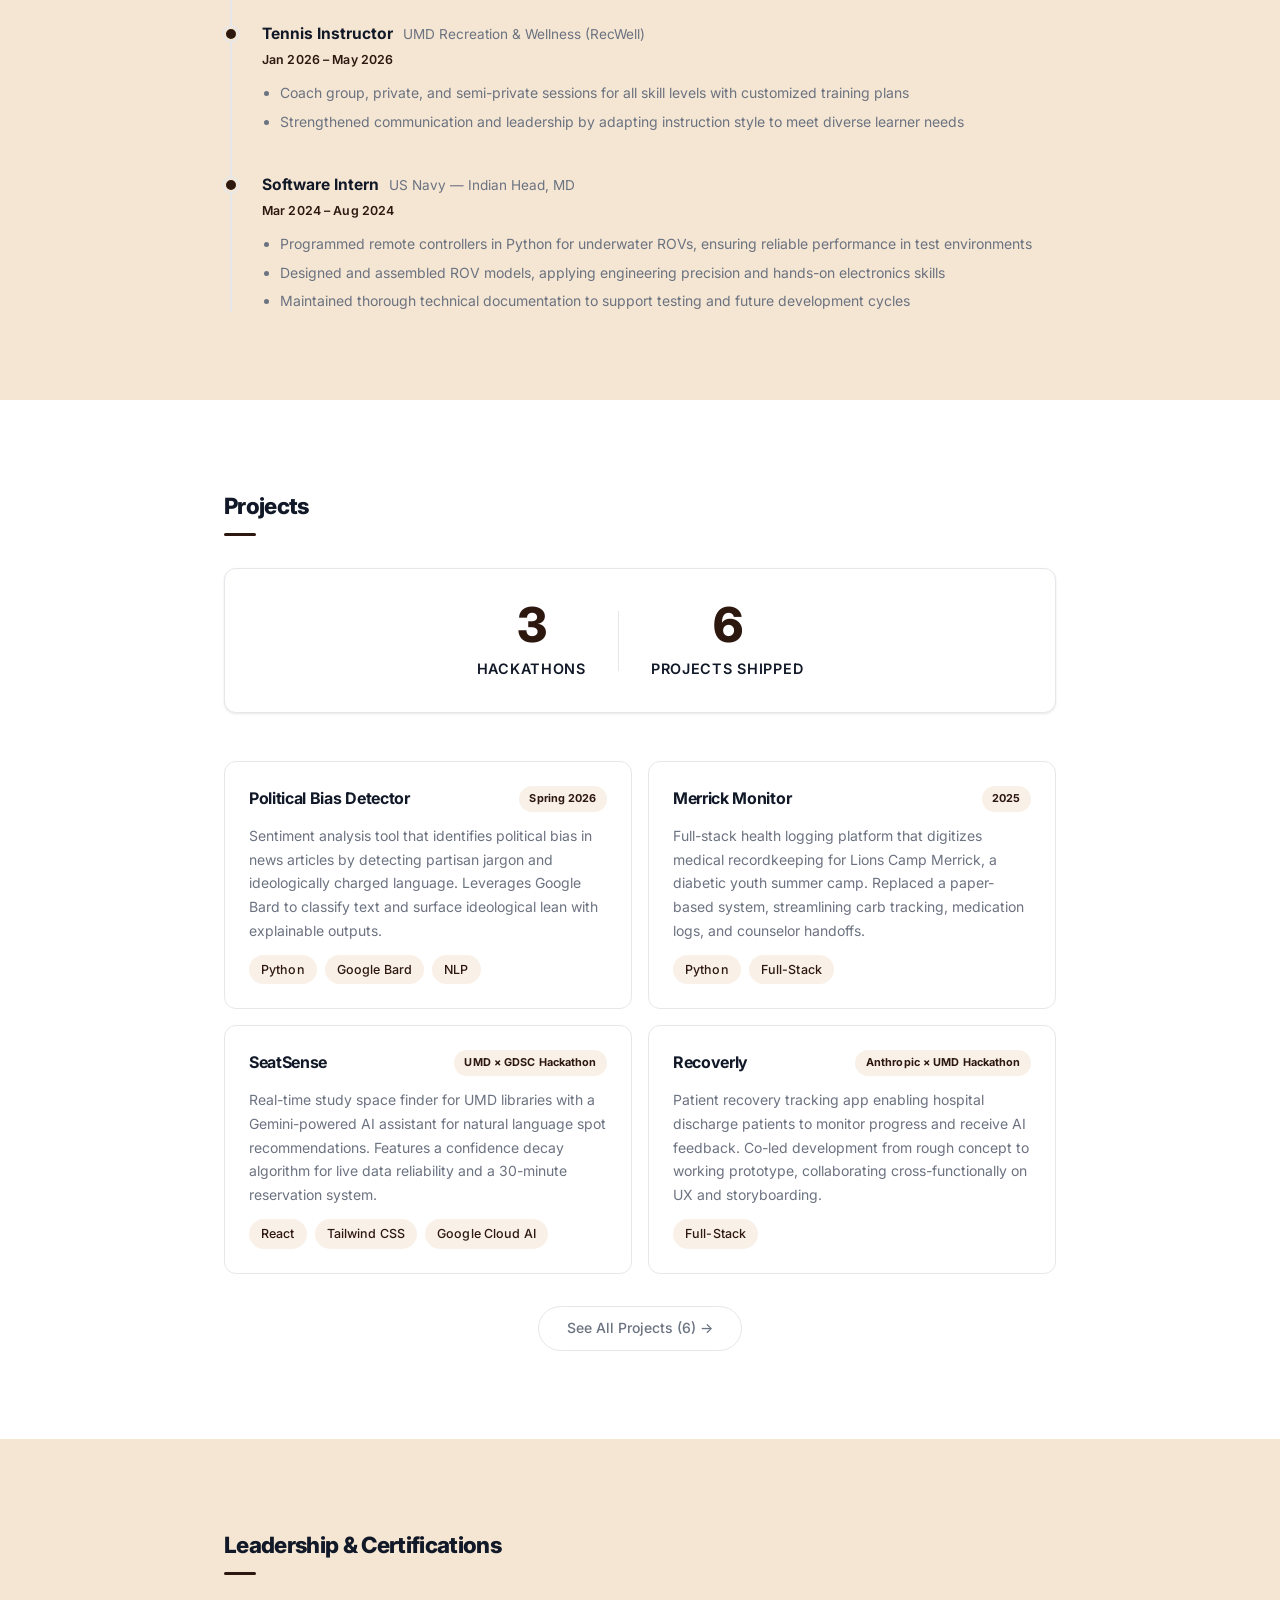
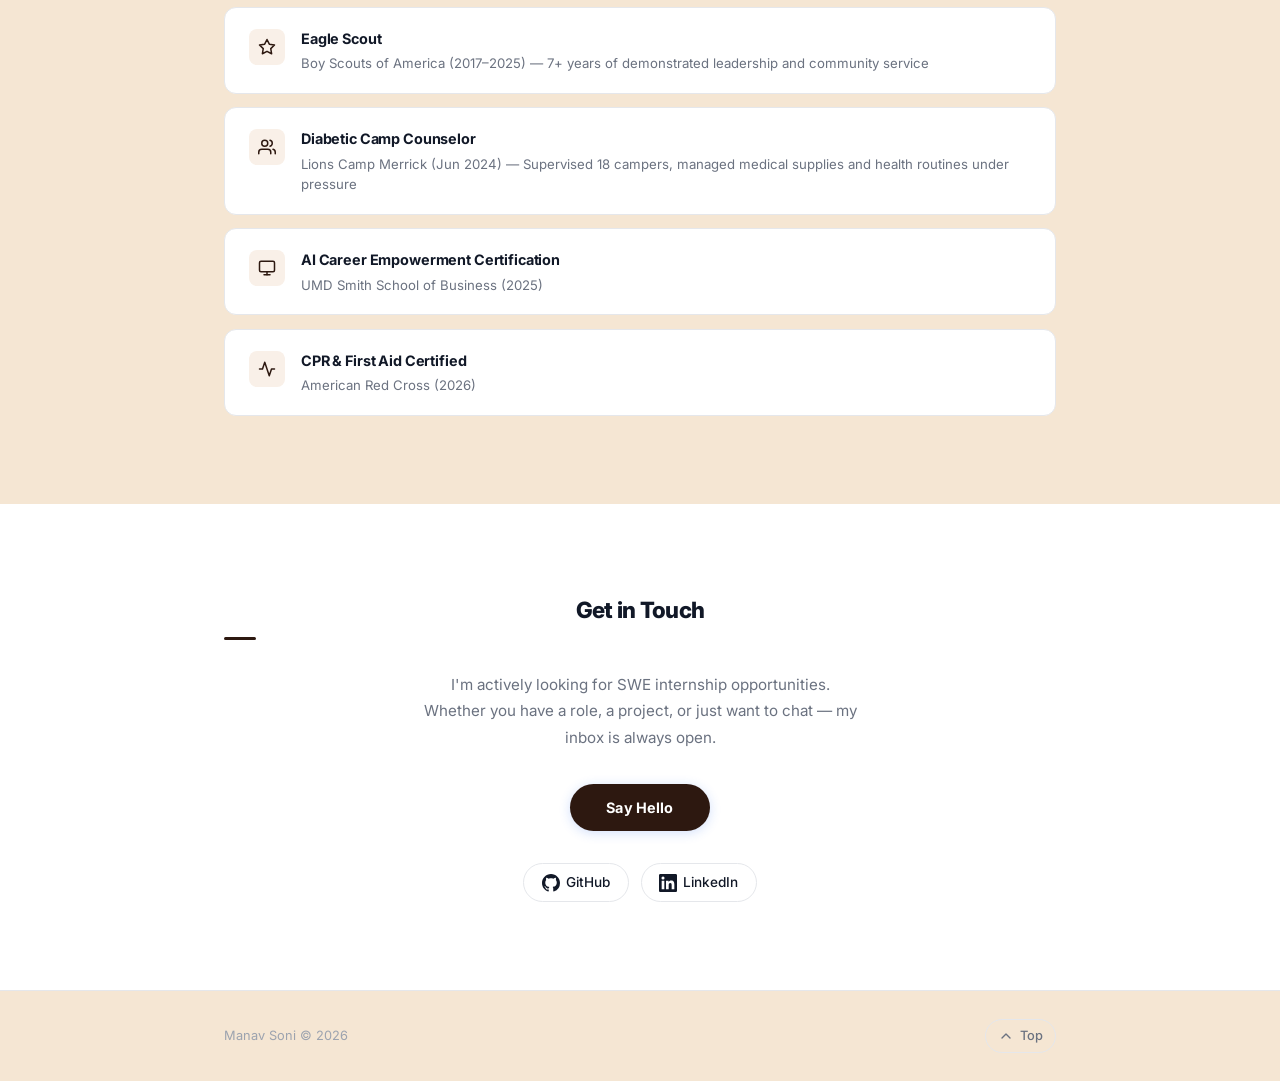
==== commit addeb5f3: "Add Linux skill, update UMD experience entry, fix carousel image display" ====
--- a/index.html
+++ b/index.html
@@ -97,6 +97,7 @@
               <span class="tag">Python</span>
               <span class="tag">JavaScript</span>
               <span class="tag">TypeScript</span>
+              <span class="tag">Linux</span>
             </div>
           </div>
           <div class="skill-card fade-in" style="--delay: 0.1s">
@@ -133,9 +134,9 @@
             <div class="timeline-content">
               <div class="timeline-header">
                 <h3>Undergraduate Research Intern</h3>
-                <span class="timeline-org">University of Maryland &mdash; Climate Computing Track</span>
+                <span class="timeline-org">UMD - Climate Computing Track</span>
               </div>
-              <span class="timeline-date">Jun 2026 &ndash; Jul 2026</span>
+              <span class="timeline-date">Jun 2026 &ndash; Aug 2026</span>
               <ul>
                 <li>Conducting research at the intersection of climate science and computing</li>
                 <li>Working on data analysis and computational modeling for climate-related applications</li>
--- a/style.css
+++ b/style.css
@@ -536,9 +536,10 @@
 
 .carousel-slide img {
   width: 100%;
+  max-height: 560px;
   display: block;
-  object-fit: cover;
-  aspect-ratio: 16 / 9;
+  object-fit: contain;
+  background: var(--bg-card);
 }
 
 .carousel-control {
